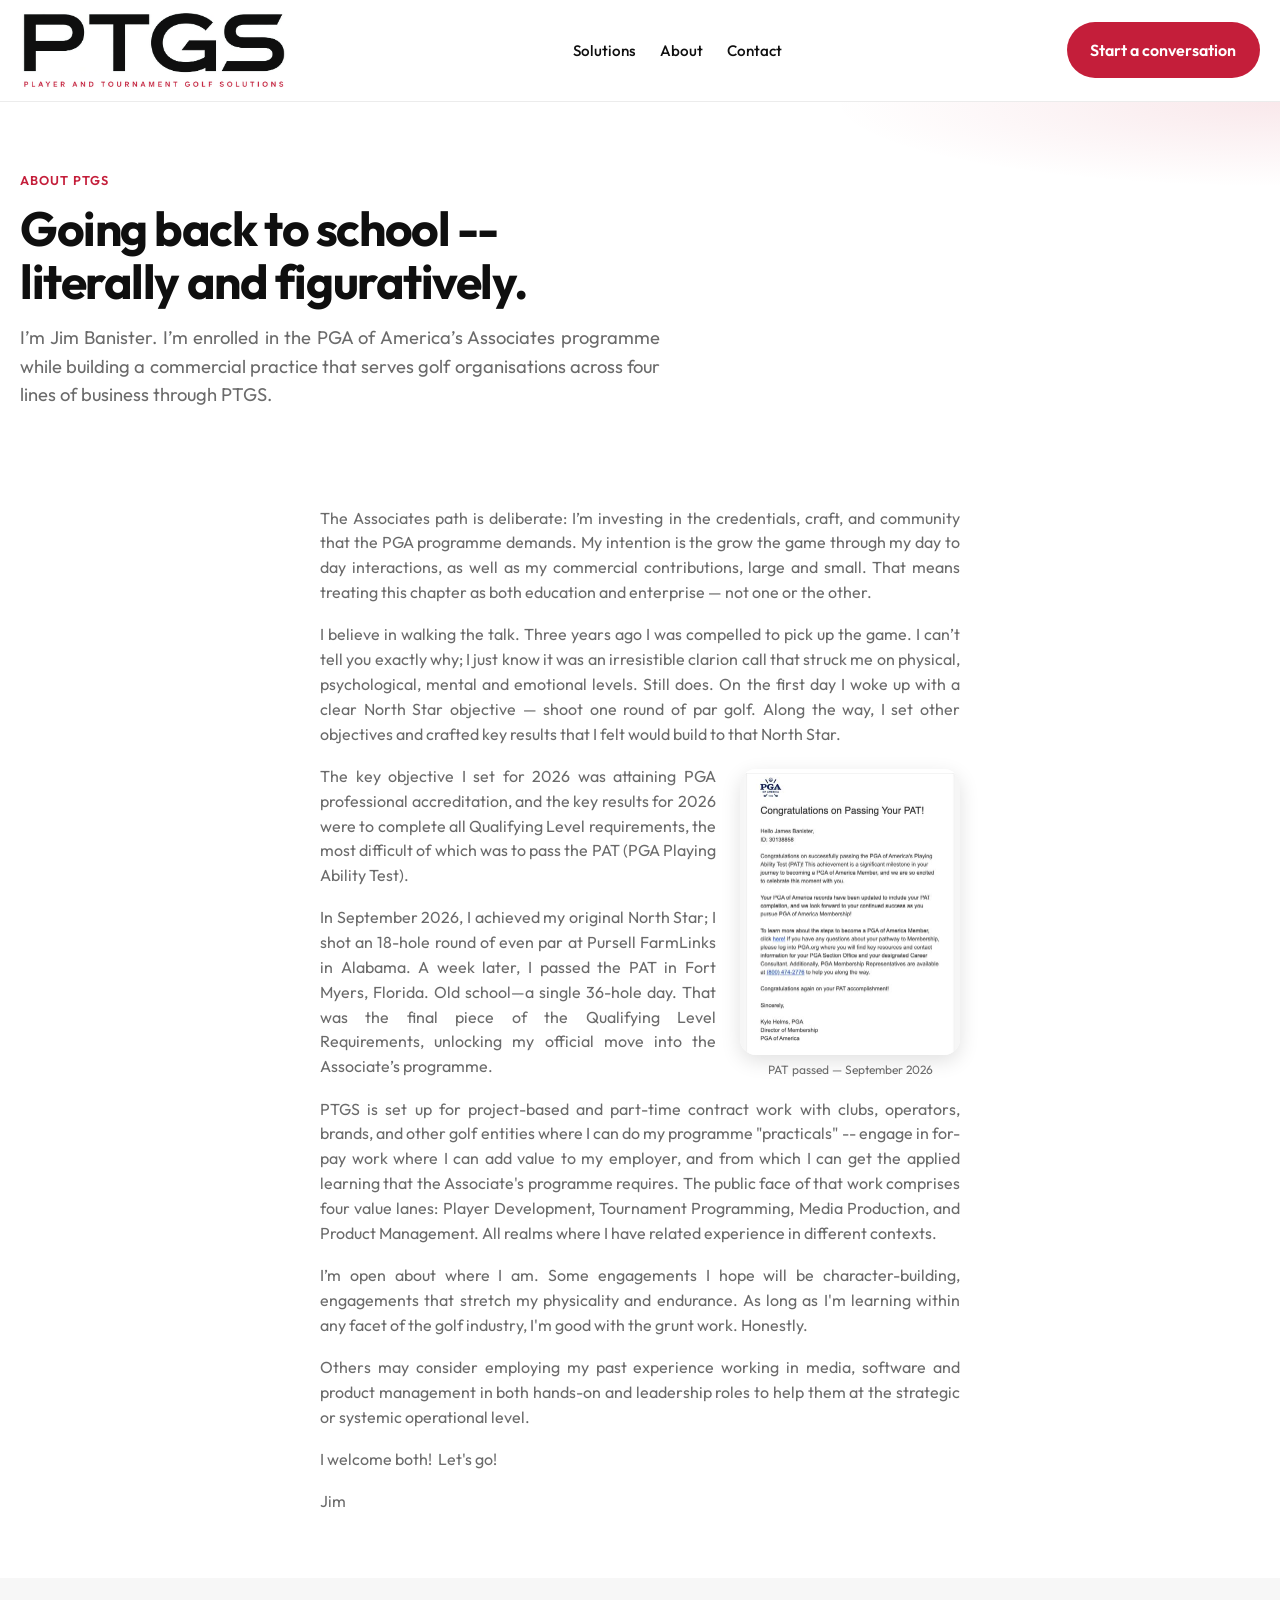
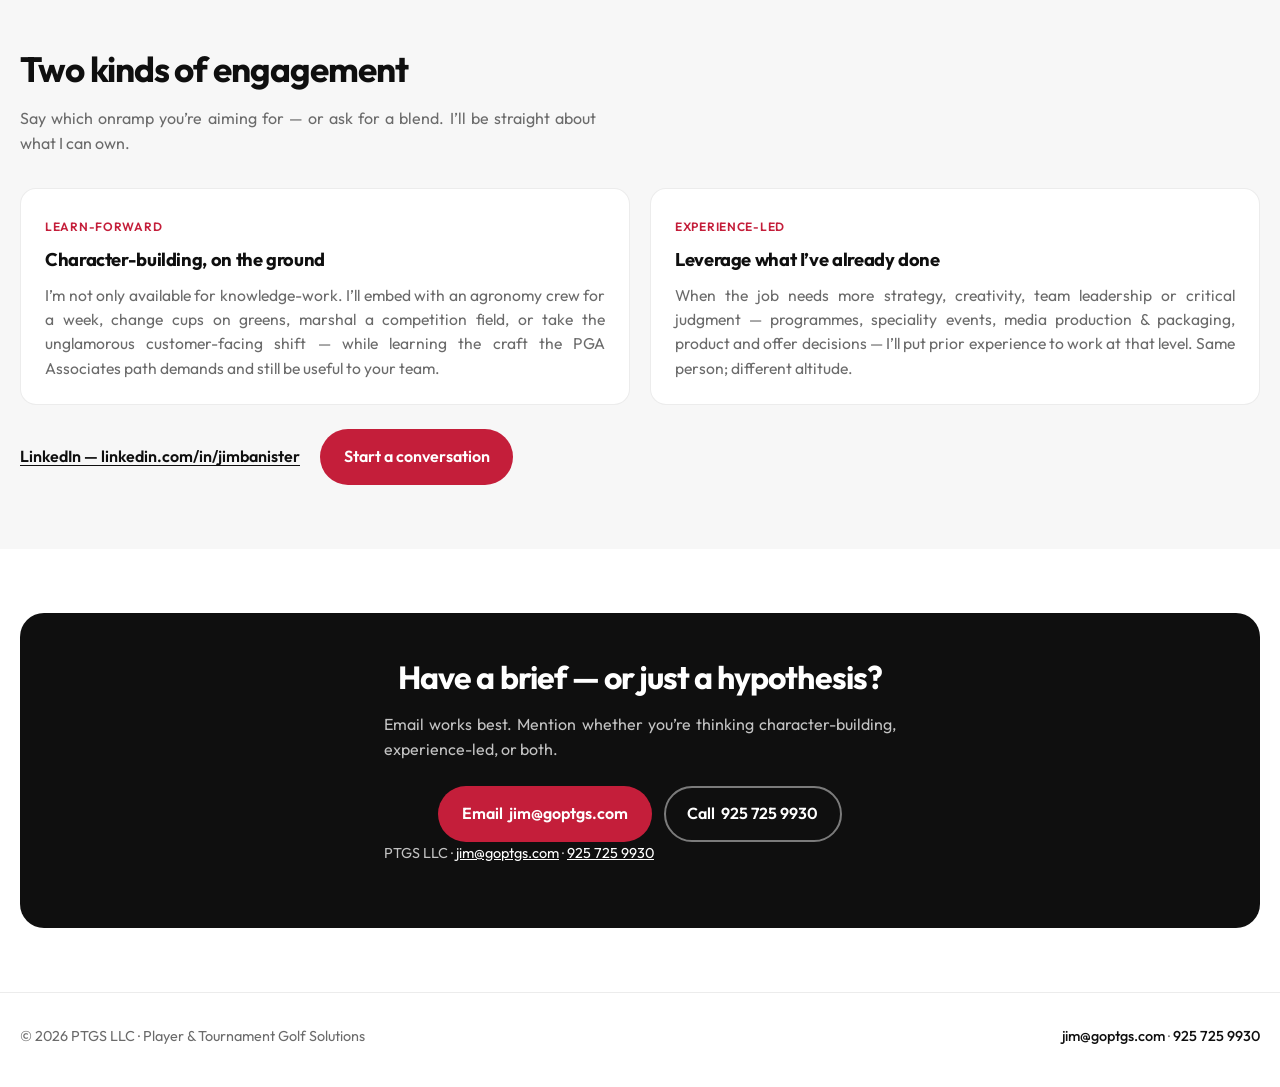
==== about.html @ 6619415c "About: PAT letter thumbnail floated right with lightbox" ====
<!DOCTYPE html>
<html lang="en-GB">
<head>
  <meta charset="utf-8" />
  <meta name="viewport" content="width=device-width, initial-scale=1" />
  <title>About — PTGS LLC</title>
  <meta name="description" content="Jim Banister — PGA Associate path and PTGS engagement types." />
  <link rel="preconnect" href="https://fonts.googleapis.com" />
  <link rel="preconnect" href="https://fonts.gstatic.com" crossorigin />
  <link href="https://fonts.googleapis.com/css2?family=Outfit:wght@400;500;600;700&display=swap" rel="stylesheet" />
  <link rel="stylesheet" href="css/styles.css?v=27" />
</head>
<body data-page="about">
  <header class="site-header">
    <div class="container nav">
      <a aria-label="PTGS home" class="logo" href="/">
        <img src="assets/ptgs-wordmark-nav.png?v=10" alt="PTGS — Player &amp; Tournament Golf Solutions">
      </a>
      <button class="menu-btn" type="button" aria-expanded="false" aria-controls="nav-menu" id="menu-btn">Menu</button>
      <ul class="nav-links" id="nav-menu">
        <li><a href="/#solutions">Solutions</a></li>
        <li><a aria-current="page" href="/about">About</a></li>
        <li><a href="/#contact">Contact</a></li>
      </ul>
      <a class="btn btn-primary nav-cta" data-mailto="" data-contact-open="" href="mailto:jim@goptgs.com?subject=PTGS%20enquiry">Start a conversation</a>
    </div>
  </header>

  <main>
    <section class="page-hero" data-editable="source" data-path="/about.html" data-key="about-1">
      <div class="container">
        <p class="eyebrow" data-copy="eyebrow">ABOUT PTGS</p>
        <h1 data-copy="headline">Going back to school -- literally and figuratively.</h1>
        <p class="lead" data-copy="lead" style="white-space: pre-wrap;">I’m Jim Banister. I’m enrolled in the PGA of America’s Associates programme while building a commercial practice that serves golf organisations across four lines of business through PTGS.</p>
      </div>
    </section>

    <section data-editable="source" data-path="/about.html" data-key="about-2">
      <div class="container prose" data-about-prose=""><p>The Associates path is deliberate: I’m investing in the credentials, craft, and community that the PGA programme demands. My intention is the grow the game through my day to day interactions, as well as my commercial contributions, large and small. That means treating this chapter as both education and enterprise — not one or the other.</p><p>I believe in walking the talk. Three years ago I was compelled to pick up the game.  I can’t tell you exactly why; I just know it was an irresistible clarion call that struck me on physical, psychological, mental and emotional levels.  Still does. On the first day I woke up with a clear North Star objective — shoot one round of par golf.  Along the way, I set other objectives and crafted key results that I felt would build to that North Star.&nbsp;</p><figure class="photo photo-float"><a class="photo-link" href="assets/pat-pass-letter.jpg" data-lightbox="" aria-label="Enlarge letter"><img src="assets/pat-pass-letter-sm.jpg" width="440" height="573" alt="PGA letter confirming Jim passed the Playing Ability Test" loading="lazy" decoding="async"></a><figcaption>PAT passed — September 2026</figcaption></figure><p>The key objective I set for 2026 was attaining PGA professional accreditation, and the key results for 2026 were to complete all Qualifying Level requirements, the most difficult of which was to pass the PAT (PGA Playing Ability Test).</p><p>In September 2026, I achieved my original North Star; I shot an 18-hole round of even par at Pursell FarmLinks in Alabama. A week later, I passed the PAT in Fort Myers, Florida.  Old school—a single 36-hole day. That was the final piece of the Qualifying Level Requirements, unlocking my official move into the Associate’s programme.</p><p>PTGS is set up for project-based and part-time contract work with clubs, operators, brands, and other golf entities where I can do my programme "practicals" -- engage in for-pay work where I can add value to my employer, and from which I can get the applied learning that the Associate's programme requires. The public face of that work comprises four value lanes: Player Development, Tournament Programming, Media Production, and Product Management. All realms where I have related experience in different contexts.</p><p>I’m open about where I am. Some engagements I hope will be character-building, engagements that stretch my physicality and endurance. As long as I'm learning within any facet of the golf industry, I'm good with the grunt work. Honestly.</p><p>Others may consider employing my past experience working in media, software and product management in both hands-on and leadership roles to help them at the strategic or systemic operational level.</p><p>I welcome both!&nbsp; Let's go!</p><p>Jim</p></div>
    </section>

    <section class="about-band" data-editable="source" data-path="/about.html" data-key="about-3">
      <div class="container">
        <div class="section-head">
          <h2 data-copy="dual-heading">Two kinds of engagement</h2>
          <p data-copy="dual-intro" style="white-space: pre-wrap;">Say which onramp you’re aiming for — or ask for a blend. I’ll be straight about what I can own.</p>
        </div>
        <div class="dual-grid">
          <article class="dual-card">
            <span class="tag">Learn-forward</span>
            <h3 data-copy="learn-title">Character-building, on the ground</h3>
            <p data-copy="learn-body" style="white-space: pre-wrap;">I’m not only available for knowledge-work. I’ll embed with an agronomy crew for a week, change cups on greens, marshal a competition field, or take the unglamorous customer-facing shift — while learning the craft the PGA Associates path demands and still be useful to your team.</p>
          </article>
          <article class="dual-card">
            <span class="tag">Experience-led</span>
            <h3 data-copy="exp-title">Leverage what I’ve already done</h3>
            <p data-copy="exp-body" style="white-space: pre-wrap;">When the job needs more strategy, creativity, team leadership or critical  judgment — programmes, speciality events, media production &amp; packaging, product and offer decisions — I’ll put prior experience to work at that level. Same person; different altitude.</p>
          </article>
        </div>
        <div class="link-row">
          <a class="ext" data-linkedin="" href="https://www.linkedin.com/in/jimbanister" target="_blank" rel="noopener noreferrer">LinkedIn — linkedin.com/in/jimbanister</a>
          <a class="btn btn-primary" data-mailto="" data-contact-open="" href="mailto:jim@goptgs.com?subject=PTGS%20enquiry">Start a conversation</a>
        </div>
      </div>
    </section>

    <section id="contact" data-editable="source" data-path="/about.html" data-key="about-4">
      <div class="container">
        <div class="cta-band">
          <h2 data-copy="contact-heading">Have a brief — or just a hypothesis?</h2>
          <p data-copy="contact-body" style="white-space: pre-wrap;">Email works best. Mention whether you’re thinking character-building, experience-led, or both.</p>
          <div class="btn-row">
            <a class="btn btn-primary" data-mailto="" href="mailto:jim@goptgs.com?subject=PTGS%20enquiry">Email <span data-email-text="">jim@goptgs.com</span></a>
            <a class="btn btn-secondary btn-on-dark" data-tel="" href="tel:+19257259930">Call <span data-phone-text="">925 725 9930</span></a>
          </div>
          <p class="cta-meta">PTGS LLC · <a data-mailto="" data-email-text="" href="mailto:jim@goptgs.com?subject=PTGS%20enquiry">jim@goptgs.com</a> · <a data-tel="" data-phone-text="" href="tel:+19257259930">925 725 9930</a></p>
        </div>
      </div>
    </section>
  </main>

  <footer class="site-footer">
    <div class="container footer-row">
      <span>© <span id="year">2026</span> PTGS LLC · Player &amp; Tournament Golf Solutions</span>
      <span>
        <a data-mailto="" data-email-text="" href="mailto:jim@goptgs.com?subject=PTGS%20enquiry">jim@goptgs.com</a>
        ·
        <a data-tel="" data-phone-text="" href="tel:+19257259930">925 725 9930</a>
      </span>
    </div>
  </footer>
  <div class="cmodal" id="contact-modal" hidden role="dialog" aria-modal="true" aria-labelledby="cmodal-title">
    <div class="cmodal-box">
      <button type="button" class="cmodal-close" data-contact-close aria-label="Close">&times;</button>
      <div data-contact-formwrap>
        <h2 id="cmodal-title">Start a conversation</h2>
        <p class="cmodal-intro">Tell me a little about what you need. I&rsquo;ll reply personally, usually within one working day.</p>
        <form name="contact" method="POST" action="/thanks.html" data-netlify="true" netlify-honeypot="bot-field" novalidate>
          <input type="hidden" name="form-name" value="contact" />
          <p class="cf-hp"><label>Leave this empty: <input name="bot-field" tabindex="-1" autocomplete="off" /></label></p>
          <label>Name <span class="req">*</span><input type="text" name="name" required autocomplete="name" /></label>
          <label>Company<input type="text" name="company" autocomplete="organization" /></label>
          <label>Email <span class="req">*</span><input type="email" name="email" required autocomplete="email" /></label>
          <label>Phone<input type="tel" name="phone" autocomplete="tel" /></label>
          <label>Your challenge or need <span class="req">*</span><textarea name="description" rows="5" required></textarea></label>
          <p class="cf-error" data-contact-error hidden></p>
          <button type="submit" class="btn btn-primary">Send</button>
        </form>
      </div>
      <div data-contact-done hidden>
        <h2>Thank you</h2>
        <p>Your message has been sent. I&rsquo;ll be in touch shortly.</p>
        <button type="button" class="btn btn-primary" data-contact-close>Close</button>
      </div>
    </div>
  </div>

  <script src="js/site.js?v=25"></script>
</body>
</html>
---- css/styles.css ----
/* Draft styling — branding not locked */
:root {
  --black: #0F0F0F;
  --red: #C41E3A;
  --ball: #FFBEBE;
  --white: #FFFFFF;
  --green: #1B4D3E;
  --navy: #0A2540;
  --muted: #6b6b6b;
  --surface: #f7f7f7;
  --max: 1240px;
  --font: "Outfit", system-ui, -apple-system, sans-serif;
}

*, *::before, *::after { box-sizing: border-box; }
html { scroll-behavior: smooth; }
body {
  margin: 0;
  font-family: var(--font);
  color: var(--black);
  background: var(--white);
  line-height: 1.55;
  -webkit-font-smoothing: antialiased;
}
img { max-width: 100%; height: auto; display: block; }
a { color: inherit; }
.container { width: min(100% - 2.5rem, var(--max)); margin-inline: auto; }

/* Header */
.site-header {
  position: sticky;
  top: 0;
  z-index: 20;
  background: rgba(255,255,255,0.92);
  backdrop-filter: blur(10px);
  border-bottom: 1px solid rgba(15,15,15,0.08);
}
.nav {
  display: flex;
  align-items: center;
  justify-content: space-between;
  gap: 1rem;
  padding: 0.65rem 0;
}
.logo { flex-shrink: 0; }
.logo img {
  /* Pure crop of designer wordmark — height sized so PTGS letters ~64px */
  height: 80px;
  width: auto;
  max-width: min(420px, 55vw);
  object-fit: contain;
}
@media (max-width: 719px) {
  .logo img { height: 58px; max-width: 62vw; }
}
.nav-links {
  display: flex;
  gap: 1.5rem;
  list-style: none;
  margin: 0;
  padding: 0;
  font-size: 0.95rem;
  font-weight: 500;
}
.nav-links a { text-decoration: none; }
.nav-links a:hover { color: var(--red); }
.nav-cta { display: none; }
.menu-btn {
  display: none;
  background: none;
  border: 1px solid rgba(15,15,15,0.2);
  border-radius: 8px;
  padding: 0.45rem 0.7rem;
  font: inherit;
  cursor: pointer;
}

/* Buttons */
.btn {
  display: inline-flex;
  align-items: center;
  justify-content: center;
  gap: 0.4rem;
  padding: 0.85rem 1.35rem;
  border-radius: 999px;
  font-weight: 600;
  text-decoration: none;
  border: 2px solid transparent;
  transition: background 0.15s, color 0.15s, border-color 0.15s;
}
.btn-primary { background: var(--red); color: var(--white); }
.btn-primary:hover { background: #a81830; }
.btn-secondary {
  background: transparent;
  color: var(--black);
  border-color: rgba(15,15,15,0.25);
}
.btn-secondary:hover { border-color: var(--black); }
.btn-on-dark.btn-secondary {
  color: var(--white);
  border-color: rgba(255,255,255,0.45);
}
.btn-on-dark.btn-secondary:hover { border-color: var(--white); }
.btn-row { display: flex; flex-wrap: wrap; gap: 0.75rem; }

/* Hero */
.hero {
  padding: 5.75rem 0 2rem;
  background:
    radial-gradient(ellipse 80% 60% at 90% -10%, rgba(196,30,58,0.12), transparent 55%),
    var(--white);
}
.hero-grid {
  display: grid;
  gap: 2.5rem;
  align-items: start;
}
.eyebrow {
  display: inline-block;
  font-size: 0.8rem;
  font-weight: 600;
  letter-spacing: 0.08em;
  text-transform: uppercase;
  color: var(--red);
  margin-bottom: 0.75rem;
}
.eyebrow:empty { display: none; margin: 0; }
.hero h1 {
  font-size: clamp(1.76rem, 4vw, 2.72rem);
  line-height: 1.08;
  letter-spacing: -0.03em;
  margin: 0 0 1rem;
  font-weight: 700;
}
.hero-lead {
  font-size: 1.15rem;
  color: var(--muted);
  max-width: 36rem;
  margin: 0 0 1.75rem;
}
.hero-aside {
  background: var(--black);
  color: var(--white);
  border-radius: 1.25rem;
  padding: 1.75rem;
}
.hero-aside h2 {
  margin: 0 0 0.75rem;
  font-size: 1.15rem;
  letter-spacing: -0.02em;
}
.hero-aside p { margin: 0 0 1.25rem; color: rgba(255,255,255,0.78); font-size: 0.95rem; }
.hero-aside .contact-line { margin: 0.35rem 0; font-size: 0.95rem; }
.hero-aside a { color: var(--white); text-decoration: underline; text-underline-offset: 3px; }

/* Sections */
section { padding: 4rem 0; }
.section-head {
  max-width: 36rem;
  margin-bottom: 2rem;
}
.section-head h2 {
  margin: 0 0 0.6rem;
  font-size: clamp(1.7rem, 3vw, 2.2rem);
  letter-spacing: -0.03em;
}
.section-head p { margin: 0; color: var(--muted); }

/* Value lanes (class names still say plank) */
.planks { background: var(--surface); padding-top: 2.75rem; }
.plank-grid {
  display: grid;
  gap: 1.25rem;
  grid-template-columns: 1fr;
}
.plank {
  background: var(--white);
  border: 1px solid rgba(15,15,15,0.08);
  border-radius: 1rem;
  padding: 1.35rem 1.15rem;
  display: grid;
  grid-template-rows: auto auto auto auto;
  gap: 0.85rem;
  align-content: start;
  justify-items: stretch;
  text-align: left;
}
.plank > .plank-icon { justify-self: center; }
.plank > h3 { text-align: center; }
.plank-icon {
  width: 120px;
  height: 120px;
  margin-inline: auto; /* centre over column */
  border-radius: 0;
  background: transparent;
  display: grid;
  place-items: center;
  justify-self: center;
}
.plank-icon img {
  width: 120px;
  height: 120px;
  object-fit: contain;
  object-position: center;
  display: block;
}
.plank h3 { margin: 0; font-size: 1.15rem; letter-spacing: -0.02em; }
.plank p { margin: 0; color: var(--muted); font-size: 0.98rem; }

/* Approach */
.approach-list {
  display: grid;
  gap: 1rem;
  margin: 0;
  padding: 0;
  list-style: none;
}
.approach-list li {
  display: grid;
  grid-template-columns: auto 1fr;
  gap: 1rem;
  align-items: start;
  padding: 1.1rem 1.25rem;
  border: 1px solid rgba(15,15,15,0.08);
  border-radius: 0.9rem;
}
.step {
  font-weight: 700;
  color: var(--red);
  font-size: 0.85rem;
  letter-spacing: 0.04em;
}
.approach-list strong { display: block; margin-bottom: 0.2rem; }
.approach-list span { color: var(--muted); font-size: 0.95rem; }

/* CTA band */
.cta-band {
  background: var(--black);
  color: var(--white);
  border-radius: 1.5rem;
  padding: 2.5rem 1.75rem;
  text-align: center;
}
.cta-band h2 {
  margin: 0 0 0.6rem;
  font-size: clamp(1.6rem, 3vw, 2rem);
  letter-spacing: -0.03em;
}
.cta-band p { margin: 0 auto 1.5rem; max-width: 32rem; color: rgba(255,255,255,0.75); }
.cta-band .btn-row { justify-content: center; }
.cta-meta {
  margin-top: 1.25rem;
  font-size: 0.9rem;
  color: rgba(255,255,255,0.65);
}
.cta-meta a { color: var(--white); }

/* Footer */
.site-footer {
  padding: 2rem 0 2.5rem;
  border-top: 1px solid rgba(15,15,15,0.08);
  font-size: 0.9rem;
  color: var(--muted);
}
.footer-row {
  display: flex;
  flex-wrap: wrap;
  gap: 0.75rem 1.5rem;
  justify-content: space-between;
  align-items: center;
}
.footer-row a { color: var(--black); text-decoration: none; font-weight: 500; }
.footer-row a:hover { color: var(--red); }

@media (min-width: 720px) {
  .hero-grid { grid-template-columns: 1.4fr 0.9fr; }
  .plank-grid { grid-template-columns: 1fr 1fr; }
  .nav-cta { display: inline-flex; }
}
@media (min-width: 960px) {
  /* Shared rows so Learn-Forward / Experience-Led line up across cards */
  .plank-grid {
    grid-template-columns: repeat(4, minmax(0, 1fr));
    grid-template-rows: auto auto auto auto auto;
    column-gap: 1rem;
    row-gap: 0.75rem;

    align-items: stretch;
  }
  .plank {
    grid-template-rows: subgrid;
    grid-row: span 5;
    gap: 0;
    /* vertical rhythm comes from parent row-gap; keep card padding */
  }
  .plank-ex {
    display: grid;
    grid-template-rows: subgrid;
    grid-row: span 2;
    gap: 0;
    height: auto;
  }
}
@media (max-width: 719px) {
  .menu-btn { display: inline-flex; }
  .nav-links {
    display: none;
    position: absolute;
    left: 1.25rem;
    right: 1.25rem;
    top: 100%;
    flex-direction: column;
    gap: 0;
    background: var(--white);
    border: 1px solid rgba(15,15,15,0.1);
    border-radius: 0.75rem;
    padding: 0.5rem;
    box-shadow: 0 12px 30px rgba(0,0,0,0.08);
  }
  .nav-links.open { display: flex; }
  .nav-links a { padding: 0.75rem 0.85rem; border-radius: 0.5rem; }
  .nav-links a:hover { background: var(--surface); }
  .site-header { position: relative; }
}

/* About page */
.page-hero {
  padding: 3.5rem 0 2rem;
  background:
    radial-gradient(ellipse 70% 50% at 100% 0%, rgba(196,30,58,0.1), transparent 50%),
    var(--white);
}
.page-hero h1 {
  font-size: clamp(2rem, 4.5vw, 3rem);
  line-height: 1.1;
  letter-spacing: -0.03em;
  margin: 0 0 1rem;
  max-width: 18ch;
}
.page-hero .lead {
  font-size: 1.15rem;
  color: var(--muted);
  max-width: 40rem;
  margin: 0;
}
.prose {
  max-width: 40rem;
}
.prose p { margin: 0 0 1.1rem; color: var(--muted); }
.prose p:last-child { margin-bottom: 0; }
.prose strong { color: var(--black); font-weight: 600; }
.dual-grid {
  display: grid;
  gap: 1.25rem;
  grid-template-columns: 1fr;
}
.dual-card {
  border: 1px solid rgba(15,15,15,0.08);
  border-radius: 1rem;
  padding: 1.5rem;
  background: var(--white);
}
.dual-card h3 {
  margin: 0 0 0.5rem;
  font-size: 1.15rem;
  letter-spacing: -0.02em;
}
.dual-card p { margin: 0; color: var(--muted); font-size: 0.98rem; }
.dual-card .tag {
  display: inline-block;
  font-size: 0.75rem;
  font-weight: 600;
  letter-spacing: 0.06em;
  text-transform: uppercase;
  color: var(--red);
  margin-bottom: 0.6rem;
}
.about-band { background: var(--surface); }
.link-row {
  display: flex;
  flex-wrap: wrap;
  gap: 0.75rem 1.25rem;
  align-items: center;
  margin-top: 1.5rem;
}
.link-row a.ext {
  font-weight: 600;
  color: var(--black);
  text-decoration: underline;
  text-underline-offset: 3px;
}
.link-row a.ext:hover { color: var(--red); }
@media (min-width: 720px) {
  .dual-grid { grid-template-columns: 1fr 1fr; }
}


.plank-blurb { margin: 0 0 1.1rem; color: var(--muted); font-size: 0.95rem; }
.plank-ex {
  margin: 0;
  padding: 0;
  list-style: none;
  display: grid;
  gap: 0.75rem;
  font-size: 0.88rem;
}
.plank-ex li {
  display: grid;
  gap: 0.2rem;
  align-content: start;
}
.plank-ex li:first-child {
  padding-top: 1.15rem;
}
.plank-ex .lane {
  font-weight: 600;
  font-size: 0.72rem;
  letter-spacing: 0.05em;
  text-transform: uppercase;
  color: var(--red);
  white-space: nowrap;
}
.plank-ex .lane.exp { color: var(--navy); }
.plank-ex span.ex { color: var(--muted); }

/* space before Learn-Forward (subgrid-safe: margin on blurb, not padding on list) */
@media (min-width: 960px) {
  .plank-blurb { margin-bottom: 1.25rem; }
}


/* In-page copy edit mode (?edit=1) */
.edit-bar {
  position: sticky;
  bottom: 0;
  z-index: 50;
  background: rgba(15,15,15,0.94);
  color: #fff;
  padding: 0.75rem 1rem;
  border-top: 1px solid rgba(255,255,255,0.12);
}
.edit-bar-inner {
  width: min(100% - 0rem, 1100px);
  margin-inline: auto;
  display: flex;
  flex-wrap: wrap;
  gap: 0.65rem 1rem;
  align-items: center;
}
.edit-bar .edit-hint { color: rgba(255,255,255,0.7); font-size: 0.9rem; flex: 1 1 220px; }
.edit-bar code { color: #ffbebe; }
.edit-status { font-size: 0.9rem; color: rgba(255,255,255,0.8); }
.edit-status[data-kind="ok"] { color: #8dffb0; }
.edit-status[data-kind="err"] { color: #ff8d8d; }
.edit-bar .btn { padding: 0.55rem 1rem; font-size: 0.9rem; }
html.edit-mode .is-editable {
  outline: 1px dashed rgba(196,30,58,0.55);
  outline-offset: 3px;
  border-radius: 4px;
  cursor: text;
}
html.edit-mode .is-editable:focus {
  outline: 2px solid var(--red);
  background: rgba(196,30,58,0.06);
}


/* Rotating S-word in home headline */
.s-rotate {
  color: var(--red);
  display: inline;
}
.s-rotate .s-word {
  display: inline-block;
  transition: opacity 0.18s ease, transform 0.18s ease;
}
.s-rotate .s-word.is-out {
  opacity: 0;
  transform: translateY(0.25em);
}

/* Multiline copy (lanes intro, leads, etc.) */
[data-copy="lanes-intro"],
[data-copy="lead"],
[data-copy="aside-body"],
[data-copy="approach-intro"],
[data-copy="contact-body"],
[data-copy="dual-intro"],
[data-copy="learn-body"],
[data-copy="exp-body"] {
  white-space: pre-wrap;
}


/* Justified body copy — trial */
.hero-lead,
.section-head p,
.hero-aside p,
.plank-blurb,
.plank-ex span.ex,
.approach-list span,
.page-hero .lead,
.prose p,
.dual-card p,
.cta-band p,
[data-copy="lanes-intro"],
[data-copy="lead"],
[data-copy="aside-body"],
[data-copy="approach-intro"],
[data-copy="contact-body"],
[data-copy="learn-body"],
[data-copy="exp-body"],
[data-copy="dual-intro"] {
  text-align: justify;
  text-justify: inter-word;
  hyphens: auto;
}


/* Contact modal */
.cmodal{position:fixed;inset:0;z-index:1000;display:flex;align-items:center;justify-content:center;padding:1rem;background:rgba(15,15,15,.7)}
.cmodal[hidden]{display:none}
.cmodal-box{position:relative;width:min(100%,560px);max-height:calc(100vh - 2rem);overflow:auto;background:var(--white);border-top:6px solid var(--red);border-radius:10px;padding:2rem;box-shadow:0 20px 60px rgba(0,0,0,.35)}
.cmodal-box h2{margin:0 0 .5rem}
.cmodal-intro{color:var(--muted);margin:0 0 1.25rem}
.cmodal-close{position:absolute;top:.6rem;right:.8rem;border:0;background:none;font-size:1.8rem;line-height:1;cursor:pointer;color:var(--black)}
.cmodal form label{display:block;font-weight:500;margin-bottom:.9rem}
.cmodal input,.cmodal textarea{display:block;width:100%;box-sizing:border-box;margin-top:.3rem;padding:.65rem .75rem;font:inherit;border:1px solid #ccc;border-radius:6px}
.cmodal input:focus,.cmodal textarea:focus{outline:2px solid var(--red);border-color:var(--red)}
.cmodal .req{color:var(--red)}
.cmodal .invalid{border-color:var(--red);background:#fff5f5}
.cf-hp{position:absolute;left:-9999px}
.cf-error{color:var(--red);font-weight:500}
body.cmodal-open{overflow:hidden}

/* In-page photos + lightbox */
.lanes-top { display: grid; gap: 1.5rem; margin-bottom: 2rem; align-items: start; }
.lanes-top .section-head { margin-bottom: 0; }
.photo { margin: 0; width: 100%; }
.photo-link { display: block; border-radius: 1rem; overflow: hidden; cursor: zoom-in; box-shadow: 0 6px 20px rgba(0,0,0,0.12); }
.photo img { display: block; width: 100%; height: auto; aspect-ratio: 709 / 996; object-fit: cover; transition: transform .25s; }
.photo-link:hover img { transform: scale(1.03); }
.photo figcaption { margin-top: 0.4rem; font-size: 0.75rem; line-height: 1.25; color: var(--muted); text-align: center; }
@media (min-width: 720px) {
  .lanes-top { grid-template-columns: 1.4fr 0.9fr; gap: 2.5rem; }
}
.lightbox { position: fixed; inset: 0; z-index: 1000; background: rgba(0,0,0,0.88); display: flex; flex-direction: column; align-items: center; justify-content: center; padding: 1.5rem; cursor: zoom-out; }
.lightbox[hidden] { display: none; }
.lightbox img { max-width: 100%; max-height: calc(100vh - 6rem); border-radius: 0.75rem; }
.lightbox p { color: #fff; margin: 0.9rem 0 0; text-align: center; font-size: 0.95rem; }
.lightbox button { position: absolute; top: 1rem; right: 1rem; background: none; border: 0; color: #fff; font-size: 2rem; line-height: 1; cursor: pointer; }

.photo-float { float: right; width: 38%; max-width: 220px; margin: 0.3rem 0 1rem 1.5rem; }
.photo-float img { aspect-ratio: 440 / 573; }
.prose::after { content: ""; display: block; clear: both; }
@media (max-width: 480px) { .photo-float { width: 42%; margin-left: 1rem; } }
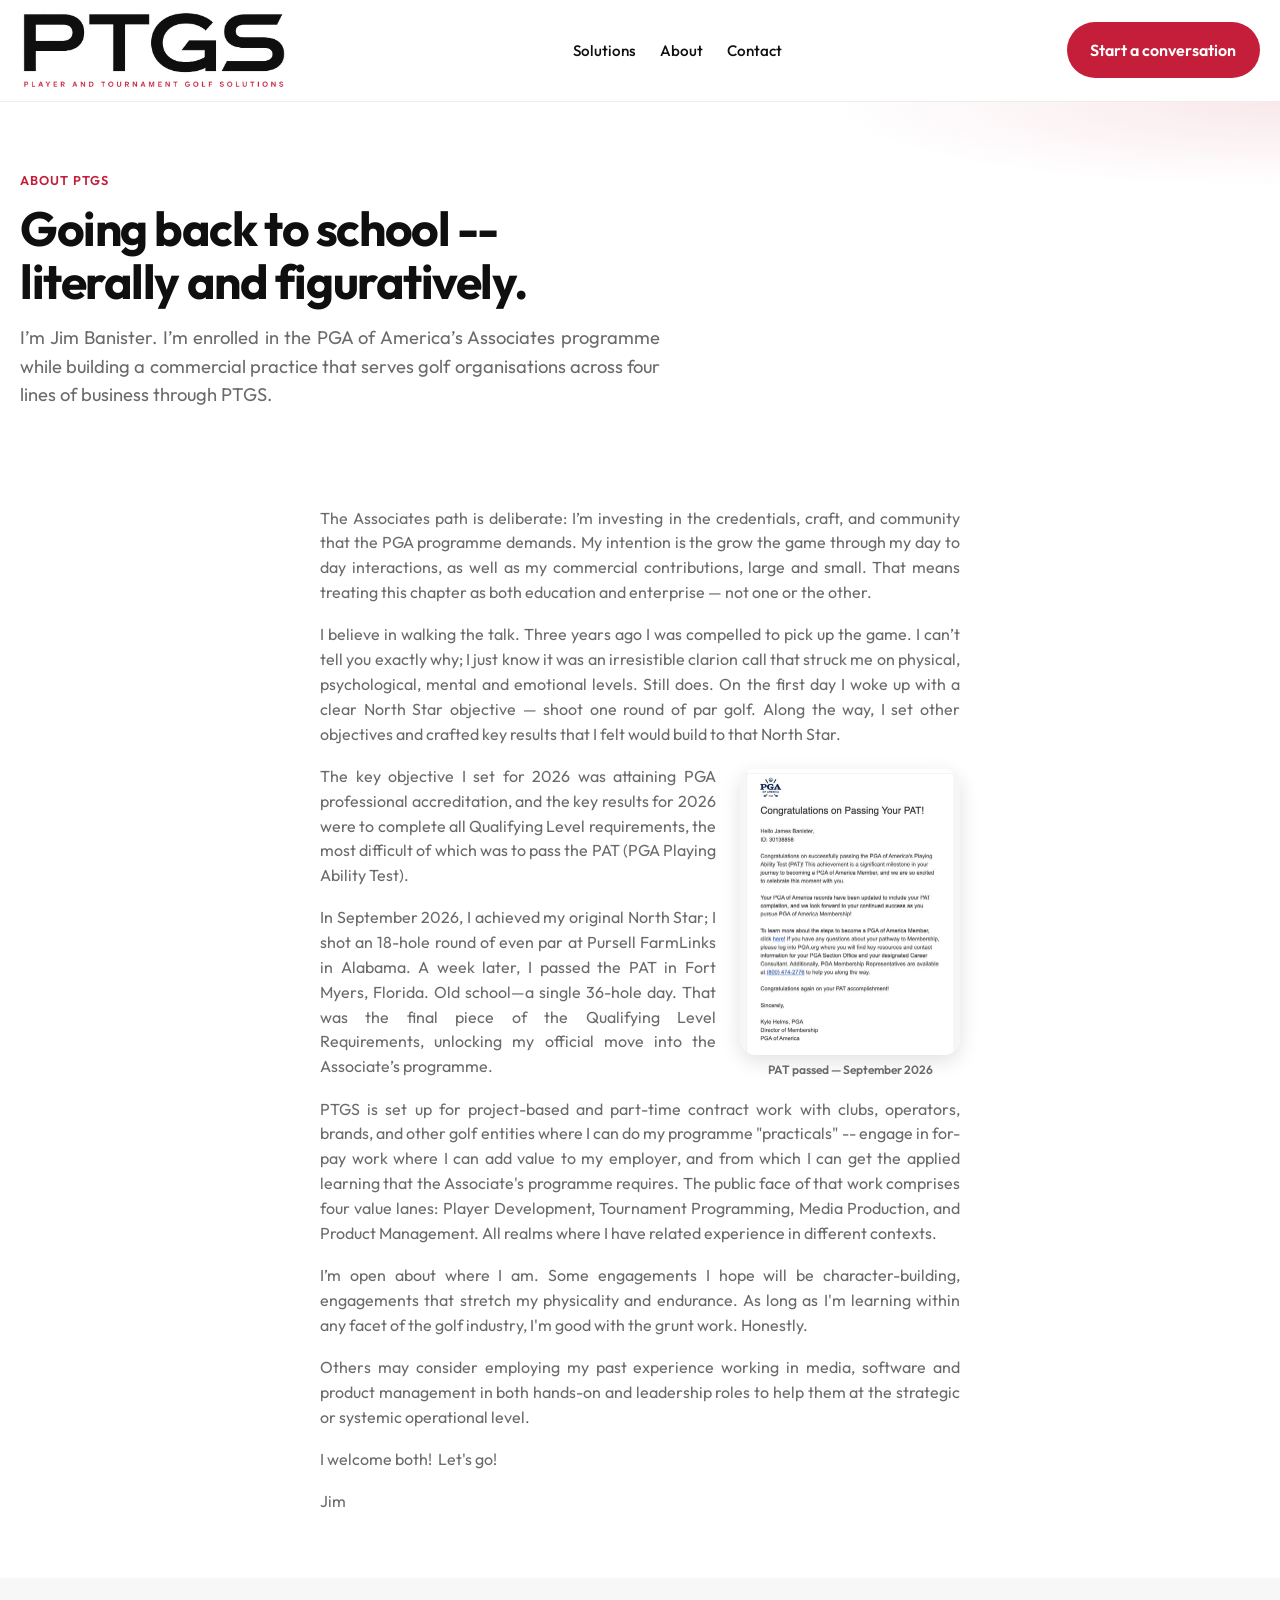
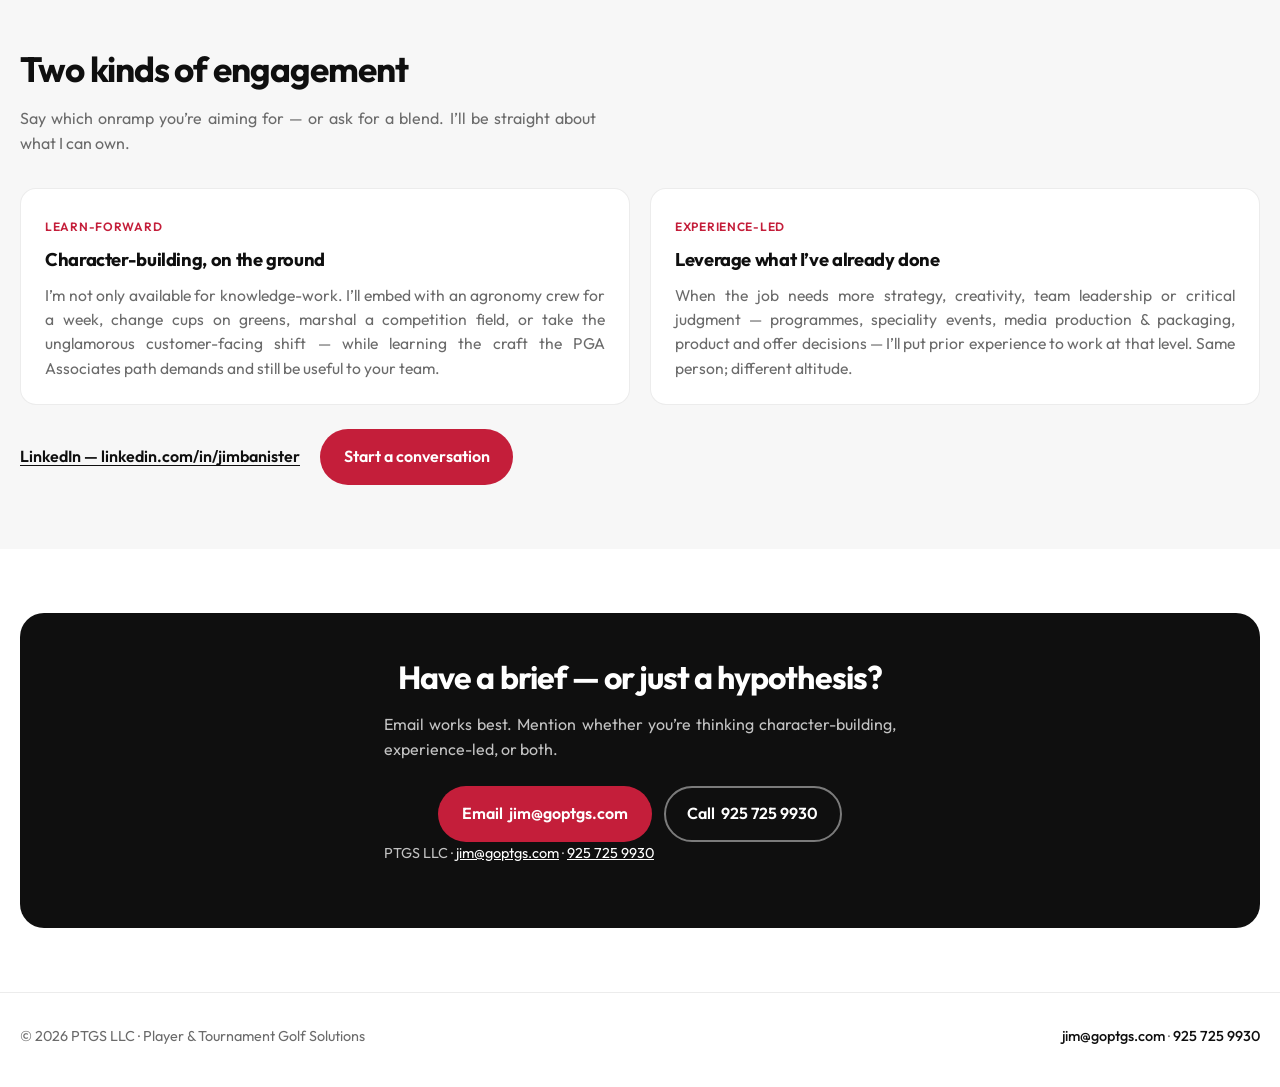
==== commit d7329ce2: "Home: scale putt photo to fit beside lanes intro, centred; bolder caption" ====
--- a/about.html
+++ b/about.html
@@ -8,7 +8,7 @@
   <link rel="preconnect" href="https://fonts.googleapis.com" />
   <link rel="preconnect" href="https://fonts.gstatic.com" crossorigin />
   <link href="https://fonts.googleapis.com/css2?family=Outfit:wght@400;500;600;700&display=swap" rel="stylesheet" />
-  <link rel="stylesheet" href="css/styles.css?v=27" />
+  <link rel="stylesheet" href="css/styles.css?v=30" />
 </head>
 <body data-page="about">
   <header class="site-header">
@@ -115,6 +115,6 @@
     </div>
   </div>
 
-  <script src="js/site.js?v=25"></script>
+  <script src="js/site.js?v=30"></script>
 </body>
 </html>
--- a/css/styles.css
+++ b/css/styles.css
@@ -554,3 +554,15 @@
 .photo-float img { aspect-ratio: 440 / 573; }
 .prose::after { content: ""; display: block; clear: both; }
 @media (max-width: 480px) { .photo-float { width: 42%; margin-left: 1rem; } }
+
+/* Hero: buttons + putt photo share row 2 so their tops align */
+.hero-grid { grid-template-areas: "main" "btns" "aside"; row-gap: 1.5rem; }
+.hero-main { grid-area: main; } .hero-btns { grid-area: btns; } .hero-aside { grid-area: aside; } 
+.hero-main .hero-lead { margin-bottom: 0; }
+.hero-btns { align-self: start; }
+@media (min-width: 720px) {
+  .hero-grid { grid-template-areas: "main aside" "btns ."; }
+}
+.lanes-photo { position: relative; z-index: 2; }
+.lanes-photo { justify-self: center; max-width: 100%; }
+.photo figcaption { font-weight: 600; }
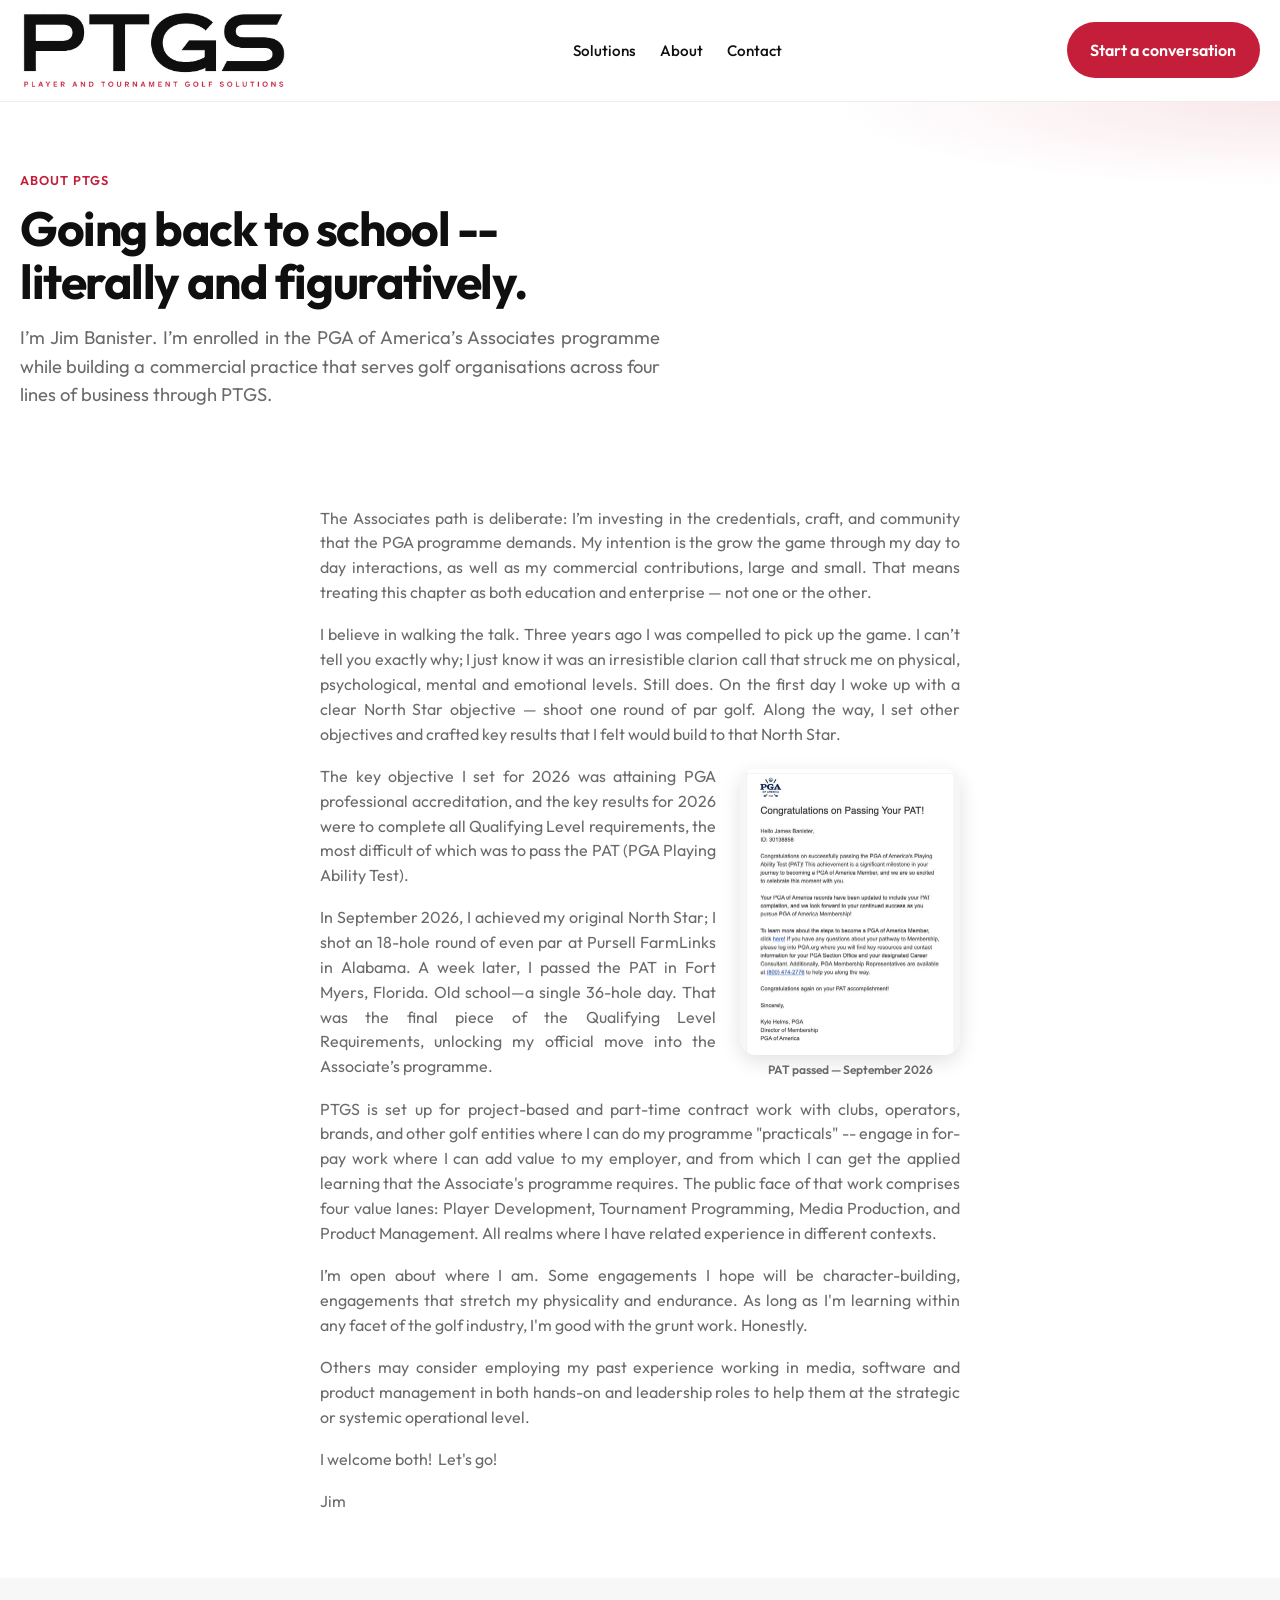
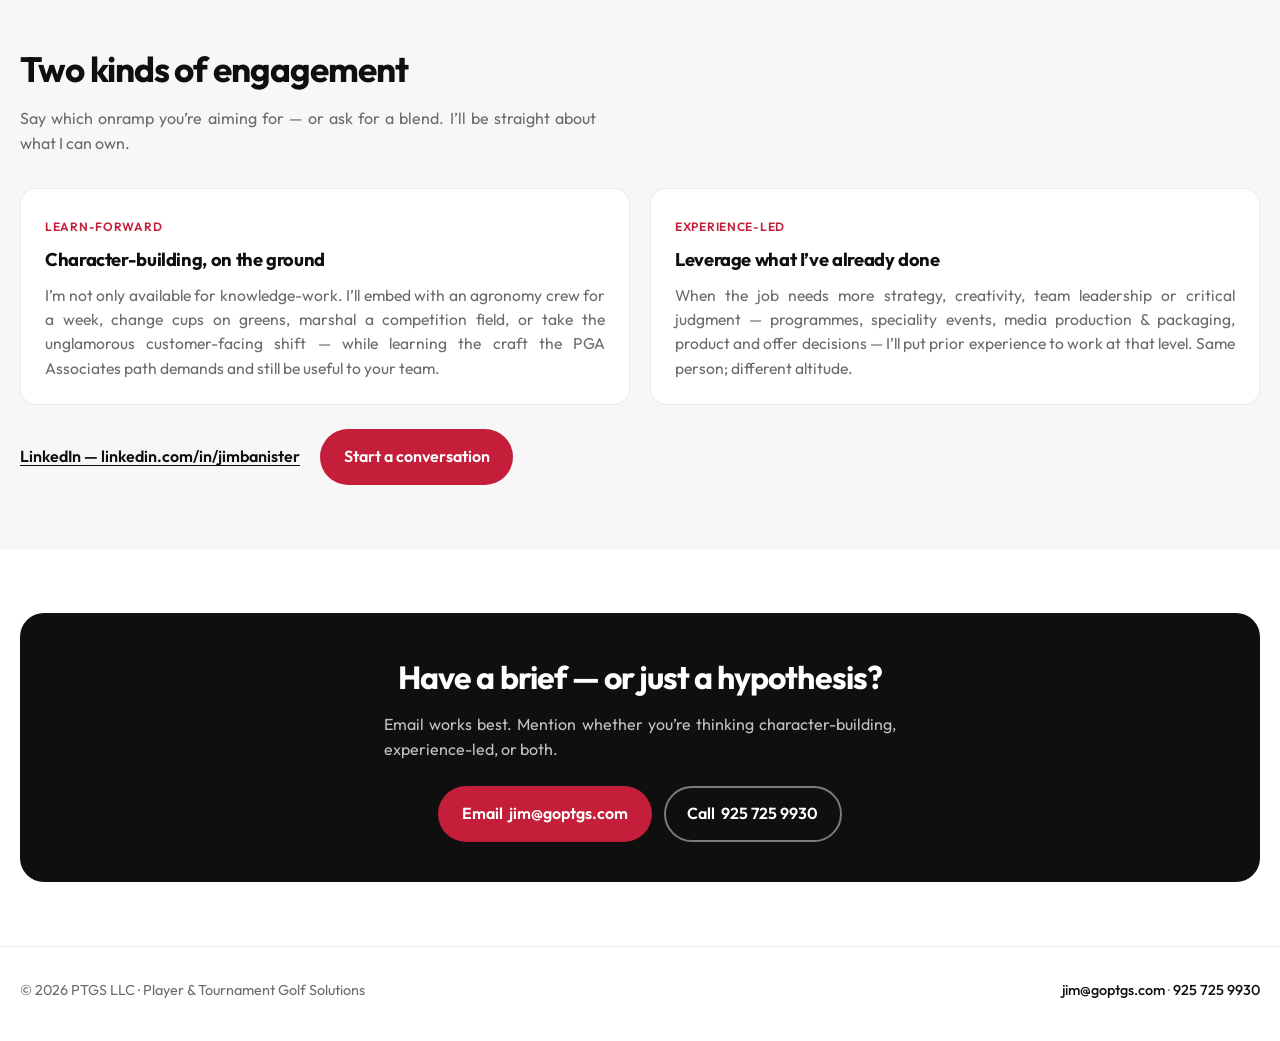
==== commit 142ba588: "Remove PTGS LLC contact line from bottom CTA box" ====
--- a/about.html
+++ b/about.html
@@ -73,7 +73,6 @@
             <a class="btn btn-primary" data-mailto="" href="mailto:jim@goptgs.com?subject=PTGS%20enquiry">Email <span data-email-text="">jim@goptgs.com</span></a>
             <a class="btn btn-secondary btn-on-dark" data-tel="" href="tel:+19257259930">Call <span data-phone-text="">925 725 9930</span></a>
           </div>
-          <p class="cta-meta">PTGS LLC · <a data-mailto="" data-email-text="" href="mailto:jim@goptgs.com?subject=PTGS%20enquiry">jim@goptgs.com</a> · <a data-tel="" data-phone-text="" href="tel:+19257259930">925 725 9930</a></p>
         </div>
       </div>
     </section>
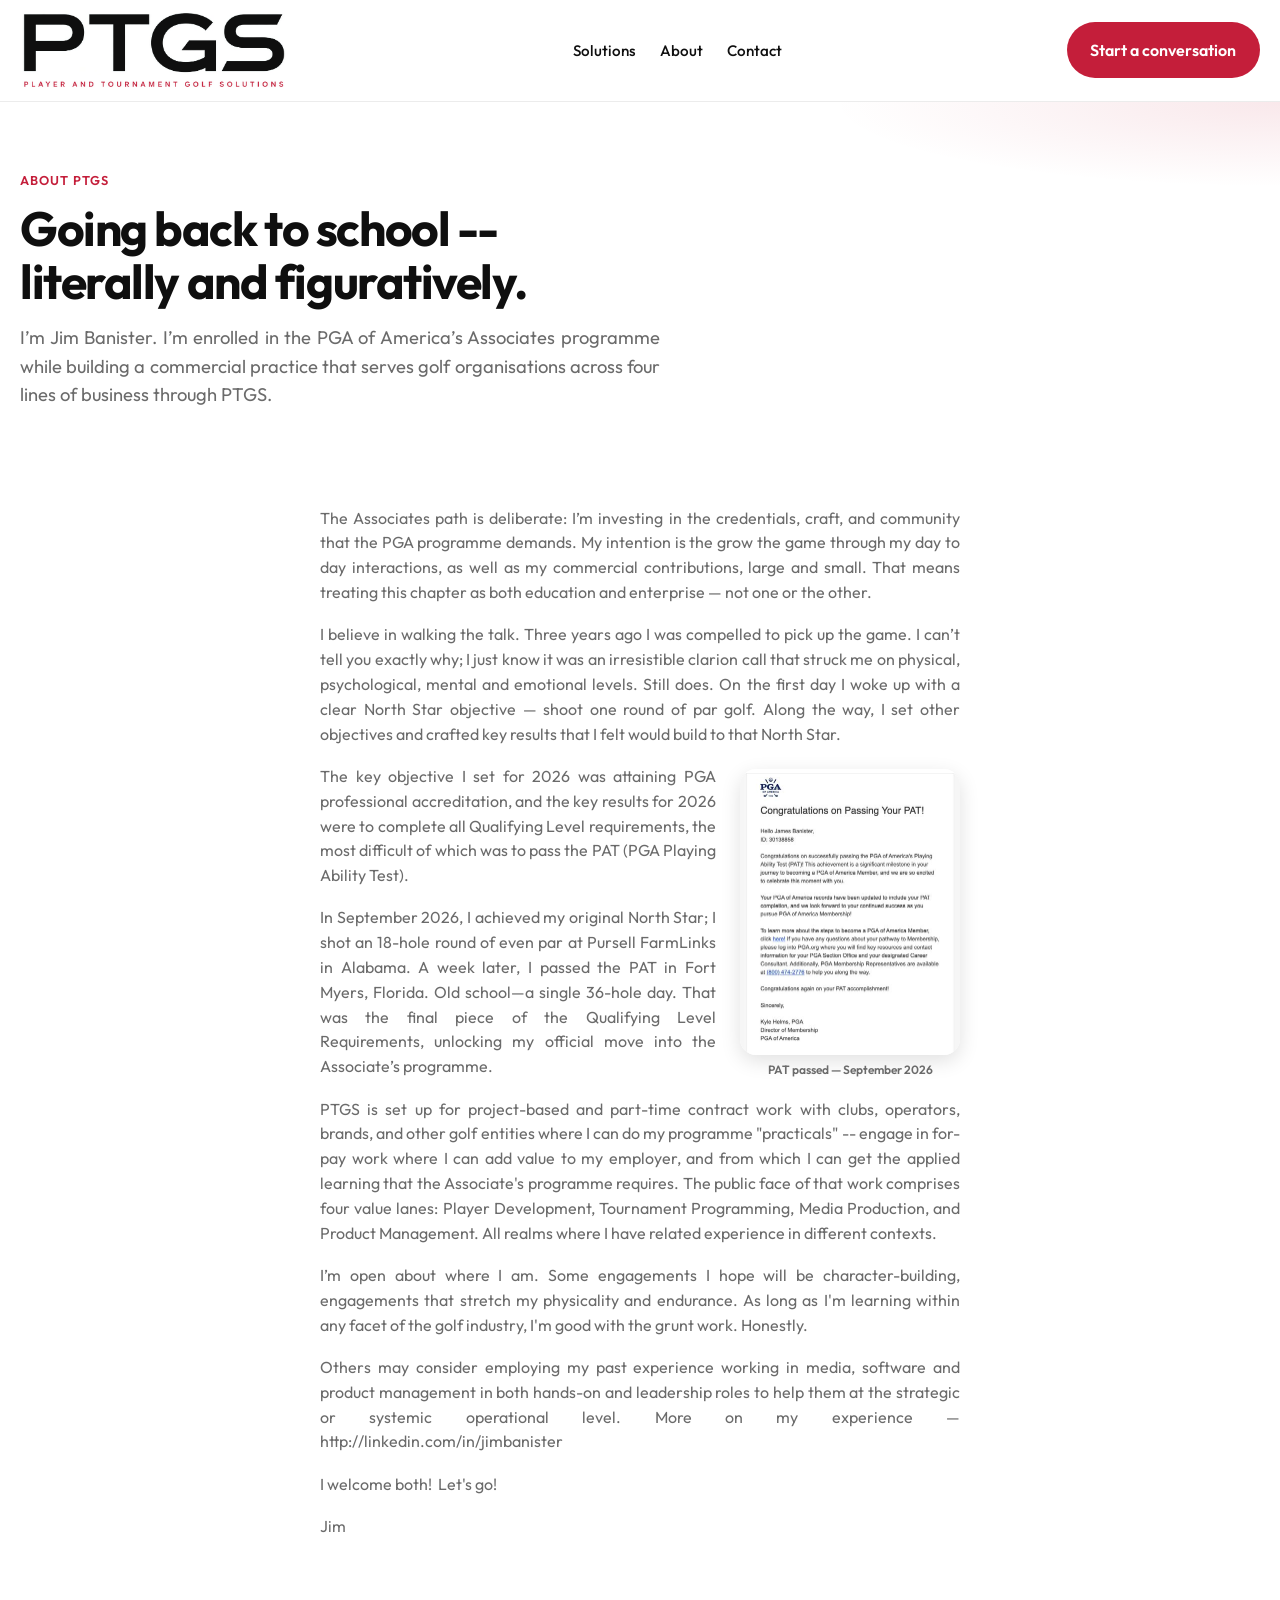
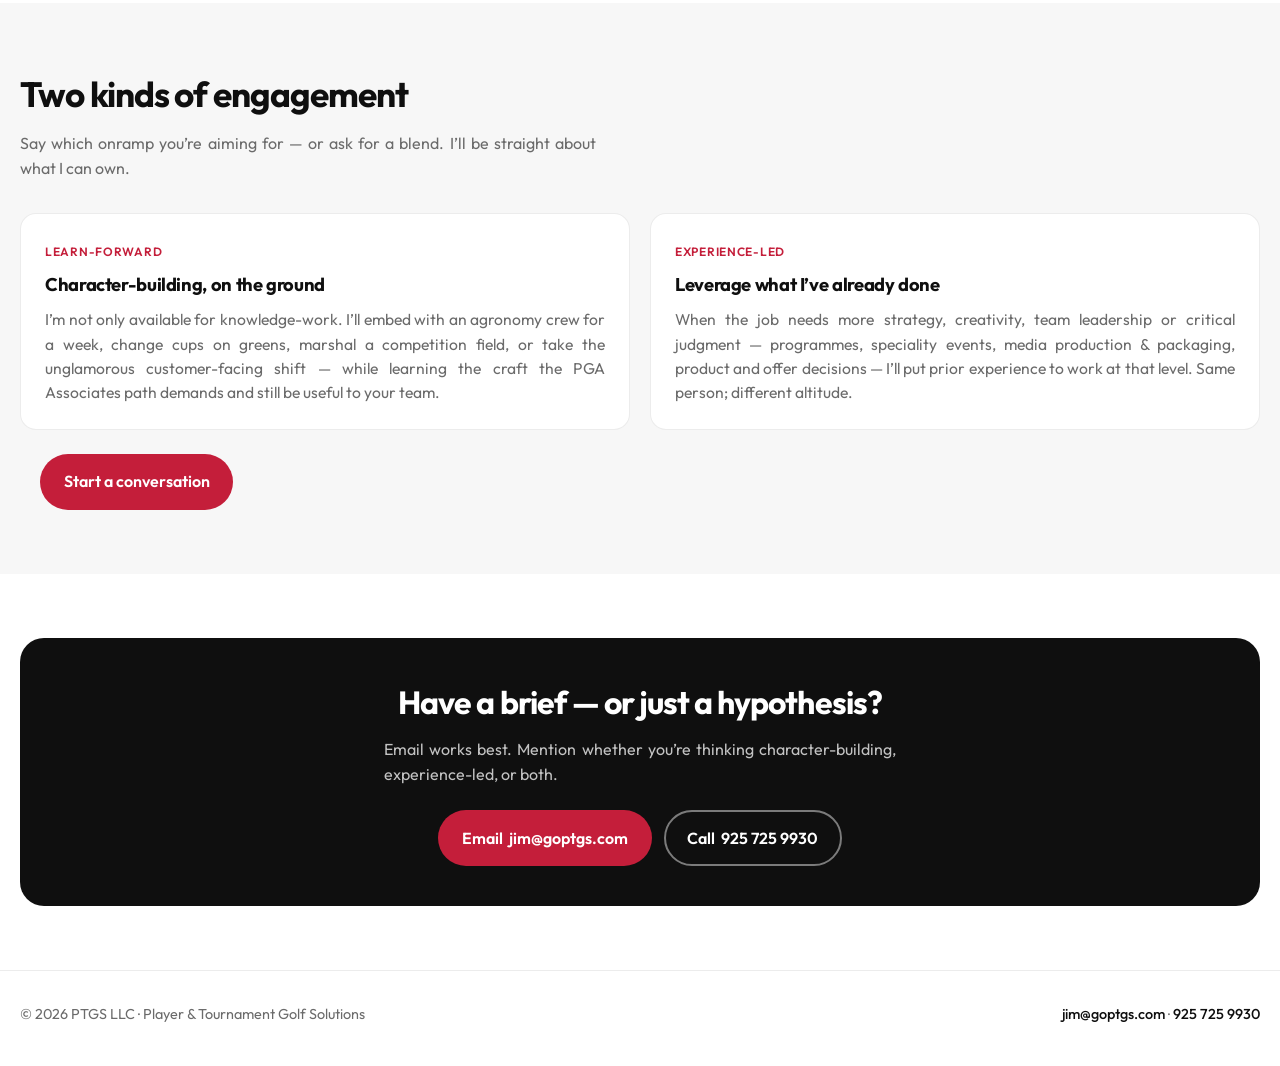
==== commit dc282fc2: "Edit about.html via visual editor" ====
--- a/about.html
+++ b/about.html
@@ -8,7 +8,7 @@
   <link rel="preconnect" href="https://fonts.googleapis.com" />
   <link rel="preconnect" href="https://fonts.gstatic.com" crossorigin />
   <link href="https://fonts.googleapis.com/css2?family=Outfit:wght@400;500;600;700&display=swap" rel="stylesheet" />
-  <link rel="stylesheet" href="css/styles.css?v=30" />
+  <link rel="stylesheet" href="css/styles.css?v=31" />
 </head>
 <body data-page="about">
   <header class="site-header">
@@ -36,7 +36,7 @@
     </section>
 
     <section data-editable="source" data-path="/about.html" data-key="about-2">
-      <div class="container prose" data-about-prose=""><p>The Associates path is deliberate: I’m investing in the credentials, craft, and community that the PGA programme demands. My intention is the grow the game through my day to day interactions, as well as my commercial contributions, large and small. That means treating this chapter as both education and enterprise — not one or the other.</p><p>I believe in walking the talk. Three years ago I was compelled to pick up the game.  I can’t tell you exactly why; I just know it was an irresistible clarion call that struck me on physical, psychological, mental and emotional levels.  Still does. On the first day I woke up with a clear North Star objective — shoot one round of par golf.  Along the way, I set other objectives and crafted key results that I felt would build to that North Star.&nbsp;</p><figure class="photo photo-float"><a class="photo-link" href="assets/pat-pass-letter.jpg" data-lightbox="" aria-label="Enlarge letter"><img src="assets/pat-pass-letter-sm.jpg" width="440" height="573" alt="PGA letter confirming Jim passed the Playing Ability Test" loading="lazy" decoding="async"></a><figcaption>PAT passed — September 2026</figcaption></figure><p>The key objective I set for 2026 was attaining PGA professional accreditation, and the key results for 2026 were to complete all Qualifying Level requirements, the most difficult of which was to pass the PAT (PGA Playing Ability Test).</p><p>In September 2026, I achieved my original North Star; I shot an 18-hole round of even par at Pursell FarmLinks in Alabama. A week later, I passed the PAT in Fort Myers, Florida.  Old school—a single 36-hole day. That was the final piece of the Qualifying Level Requirements, unlocking my official move into the Associate’s programme.</p><p>PTGS is set up for project-based and part-time contract work with clubs, operators, brands, and other golf entities where I can do my programme "practicals" -- engage in for-pay work where I can add value to my employer, and from which I can get the applied learning that the Associate's programme requires. The public face of that work comprises four value lanes: Player Development, Tournament Programming, Media Production, and Product Management. All realms where I have related experience in different contexts.</p><p>I’m open about where I am. Some engagements I hope will be character-building, engagements that stretch my physicality and endurance. As long as I'm learning within any facet of the golf industry, I'm good with the grunt work. Honestly.</p><p>Others may consider employing my past experience working in media, software and product management in both hands-on and leadership roles to help them at the strategic or systemic operational level.</p><p>I welcome both!&nbsp; Let's go!</p><p>Jim</p></div>
+      <div class="container prose" data-about-prose=""><p>The Associates path is deliberate: I’m investing in the credentials, craft, and community that the PGA programme demands. My intention is the grow the game through my day to day interactions, as well as my commercial contributions, large and small. That means treating this chapter as both education and enterprise — not one or the other.</p><p>I believe in walking the talk. Three years ago I was compelled to pick up the game.  I can’t tell you exactly why; I just know it was an irresistible clarion call that struck me on physical, psychological, mental and emotional levels.  Still does. On the first day I woke up with a clear North Star objective — shoot one round of par golf.  Along the way, I set other objectives and crafted key results that I felt would build to that North Star.&nbsp;</p><figure class="photo photo-float"><a class="photo-link" href="assets/pat-pass-letter.jpg" data-lightbox="" aria-label="Enlarge letter"><img src="assets/pat-pass-letter-sm.jpg" width="440" height="573" alt="PGA letter confirming Jim passed the Playing Ability Test" loading="lazy" decoding="async"></a><figcaption>PAT passed — September 2026</figcaption></figure><p>The key objective I set for 2026 was attaining PGA professional accreditation, and the key results for 2026 were to complete all Qualifying Level requirements, the most difficult of which was to pass the PAT (PGA Playing Ability Test).</p><p>In September 2026, I achieved my original North Star; I shot an 18-hole round of even par at Pursell FarmLinks in Alabama. A week later, I passed the PAT in Fort Myers, Florida.  Old school—a single 36-hole day. That was the final piece of the Qualifying Level Requirements, unlocking my official move into the Associate’s programme.</p><p>PTGS is set up for project-based and part-time contract work with clubs, operators, brands, and other golf entities where I can do my programme "practicals" -- engage in for-pay work where I can add value to my employer, and from which I can get the applied learning that the Associate's programme requires. The public face of that work comprises four value lanes: Player Development, Tournament Programming, Media Production, and Product Management. All realms where I have related experience in different contexts.</p><p>I’m open about where I am. Some engagements I hope will be character-building, engagements that stretch my physicality and endurance. As long as I'm learning within any facet of the golf industry, I'm good with the grunt work. Honestly.</p><p>Others may consider employing my past experience working in media, software and product management in both hands-on and leadership roles to help them at the strategic or systemic operational level. More on my experience — http://linkedin.com/in/jimbanister</p><p>I welcome both!&nbsp; Let's go!</p><p>Jim</p></div>
     </section>
 
     <section class="about-band" data-editable="source" data-path="/about.html" data-key="about-3">
@@ -57,8 +57,7 @@
             <p data-copy="exp-body" style="white-space: pre-wrap;">When the job needs more strategy, creativity, team leadership or critical  judgment — programmes, speciality events, media production &amp; packaging, product and offer decisions — I’ll put prior experience to work at that level. Same person; different altitude.</p>
           </article>
         </div>
-        <div class="link-row">
-          <a class="ext" data-linkedin="" href="https://www.linkedin.com/in/jimbanister" target="_blank" rel="noopener noreferrer">LinkedIn — linkedin.com/in/jimbanister</a>
+        <div class="link-row"><br>
           <a class="btn btn-primary" data-mailto="" data-contact-open="" href="mailto:jim@goptgs.com?subject=PTGS%20enquiry">Start a conversation</a>
         </div>
       </div>
--- a/css/styles.css
+++ b/css/styles.css
@@ -566,3 +566,7 @@
 .lanes-photo { position: relative; z-index: 2; }
 .lanes-photo { justify-self: center; max-width: 100%; }
 .photo figcaption { font-weight: 600; }
+
+/* Tighter gap: value lanes -> How Experience-Led works */
+.planks { padding-bottom: 1.5rem; }
+#approach { padding-top: 1.8rem; }
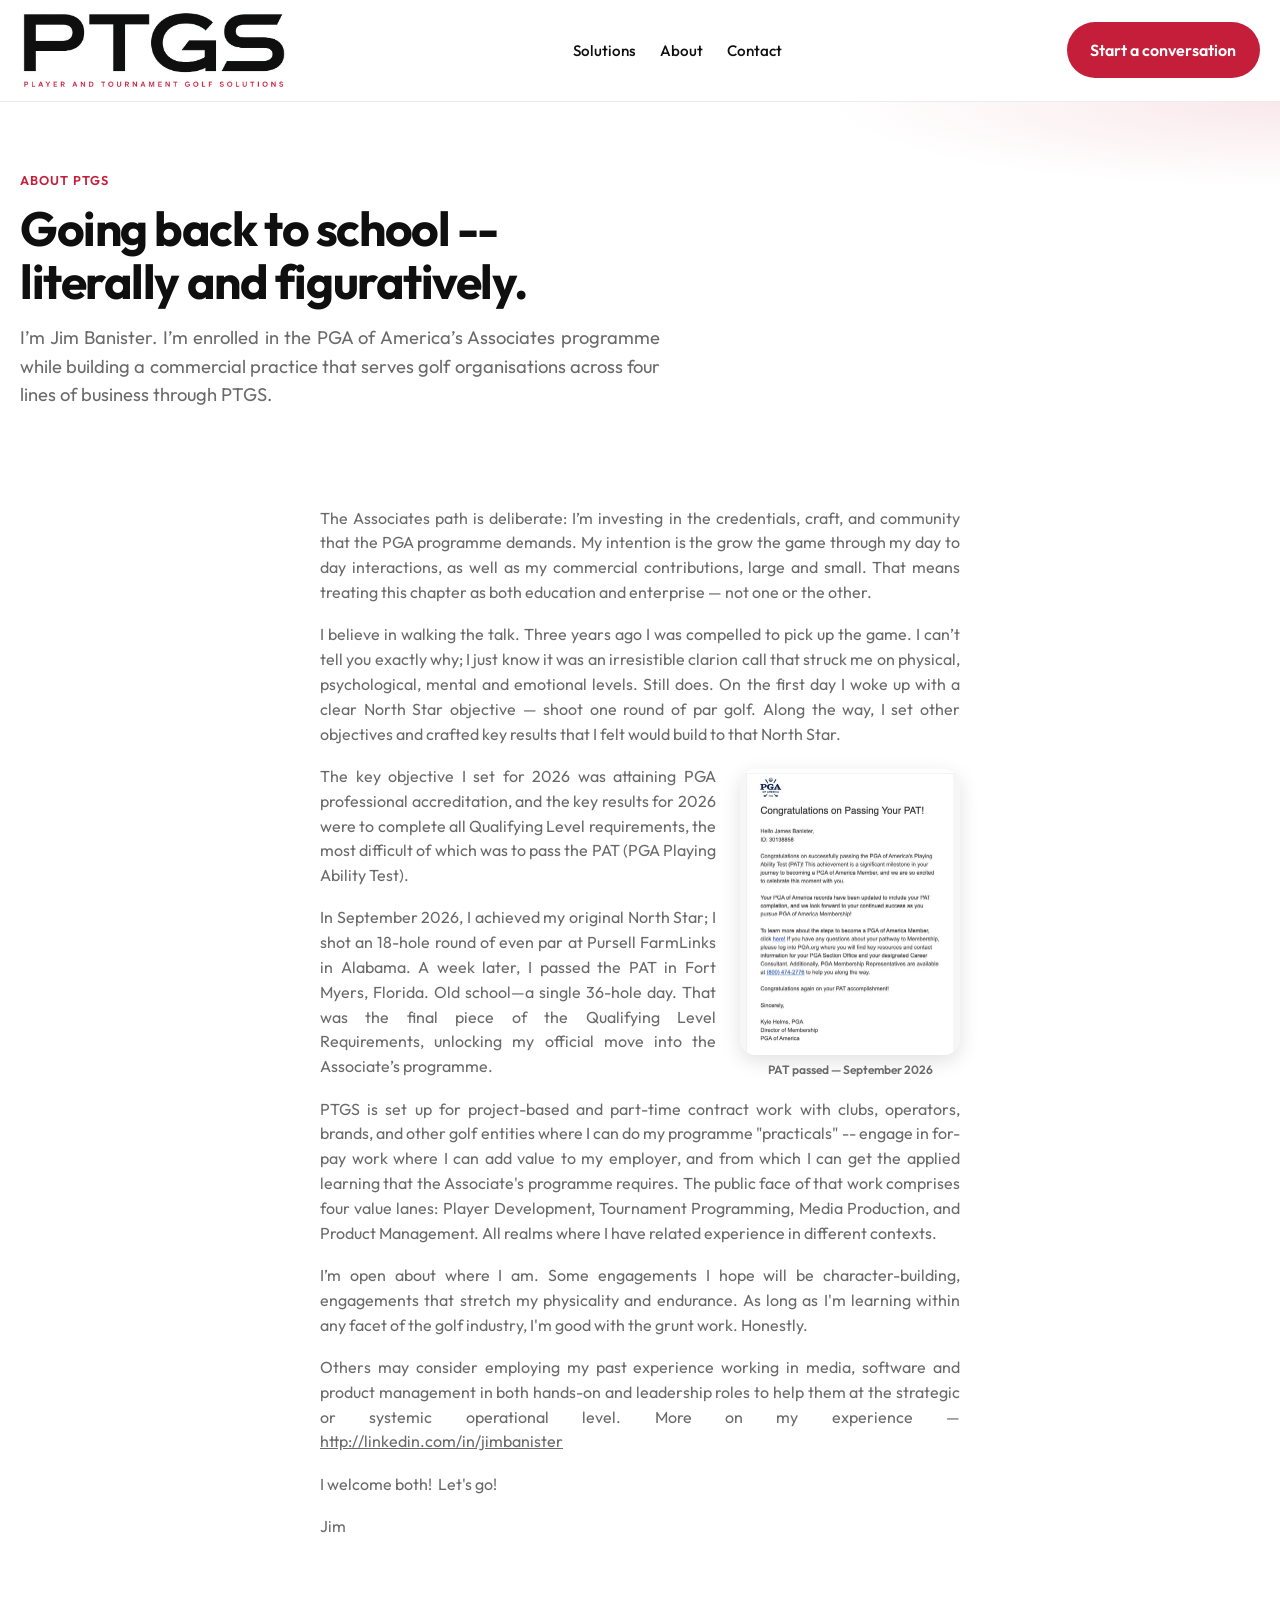
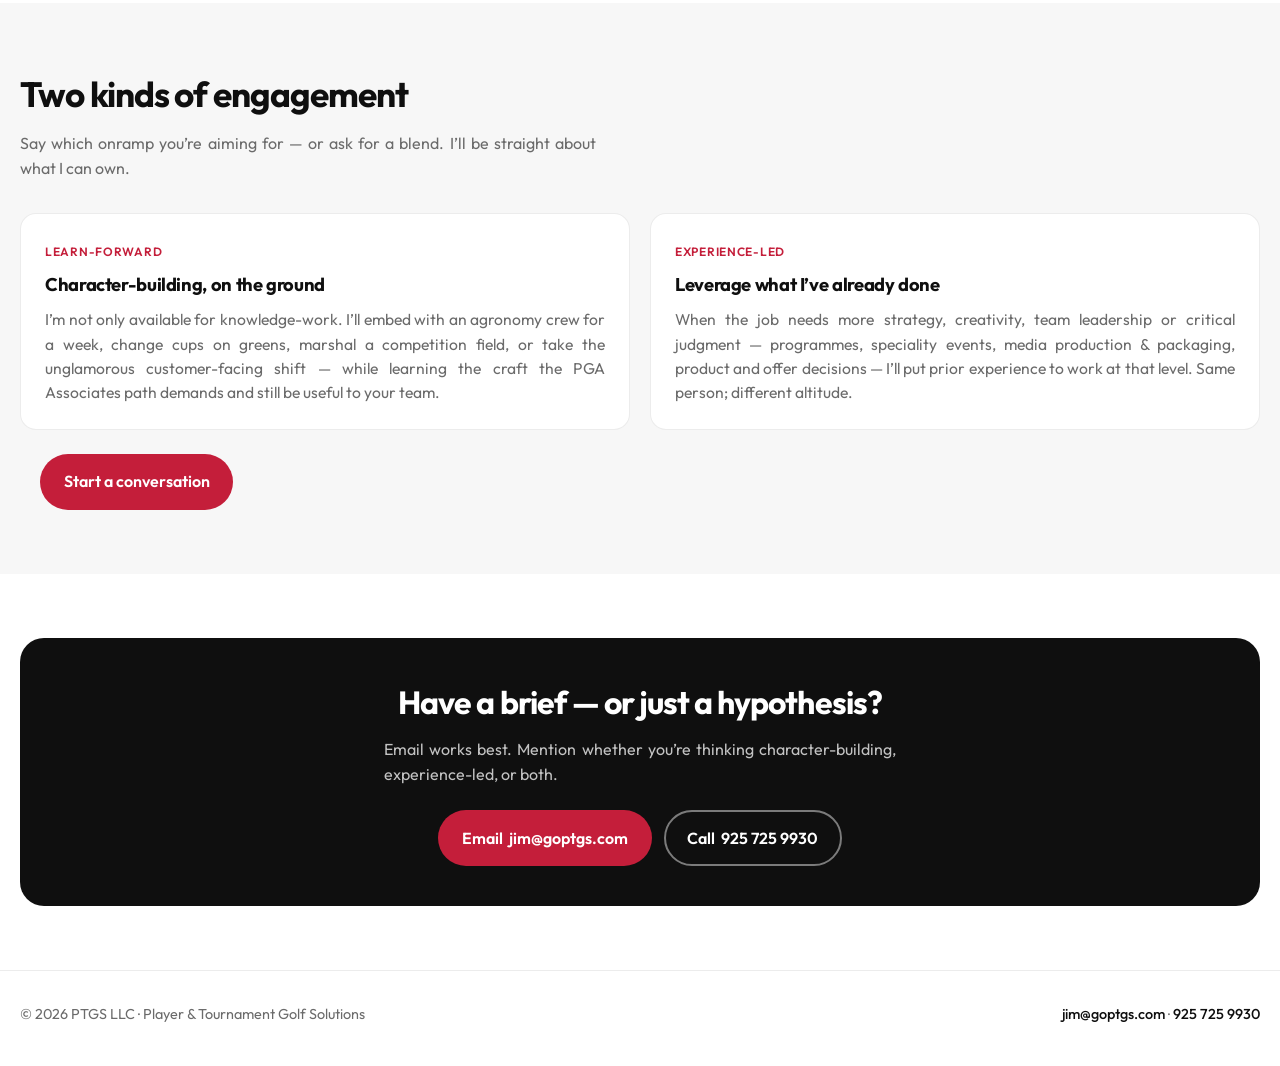
==== commit e4066a7e: "About: hot-link LinkedIn URL in prose" ====
--- a/about.html
+++ b/about.html
@@ -36,7 +36,7 @@
     </section>
 
     <section data-editable="source" data-path="/about.html" data-key="about-2">
-      <div class="container prose" data-about-prose=""><p>The Associates path is deliberate: I’m investing in the credentials, craft, and community that the PGA programme demands. My intention is the grow the game through my day to day interactions, as well as my commercial contributions, large and small. That means treating this chapter as both education and enterprise — not one or the other.</p><p>I believe in walking the talk. Three years ago I was compelled to pick up the game.  I can’t tell you exactly why; I just know it was an irresistible clarion call that struck me on physical, psychological, mental and emotional levels.  Still does. On the first day I woke up with a clear North Star objective — shoot one round of par golf.  Along the way, I set other objectives and crafted key results that I felt would build to that North Star.&nbsp;</p><figure class="photo photo-float"><a class="photo-link" href="assets/pat-pass-letter.jpg" data-lightbox="" aria-label="Enlarge letter"><img src="assets/pat-pass-letter-sm.jpg" width="440" height="573" alt="PGA letter confirming Jim passed the Playing Ability Test" loading="lazy" decoding="async"></a><figcaption>PAT passed — September 2026</figcaption></figure><p>The key objective I set for 2026 was attaining PGA professional accreditation, and the key results for 2026 were to complete all Qualifying Level requirements, the most difficult of which was to pass the PAT (PGA Playing Ability Test).</p><p>In September 2026, I achieved my original North Star; I shot an 18-hole round of even par at Pursell FarmLinks in Alabama. A week later, I passed the PAT in Fort Myers, Florida.  Old school—a single 36-hole day. That was the final piece of the Qualifying Level Requirements, unlocking my official move into the Associate’s programme.</p><p>PTGS is set up for project-based and part-time contract work with clubs, operators, brands, and other golf entities where I can do my programme "practicals" -- engage in for-pay work where I can add value to my employer, and from which I can get the applied learning that the Associate's programme requires. The public face of that work comprises four value lanes: Player Development, Tournament Programming, Media Production, and Product Management. All realms where I have related experience in different contexts.</p><p>I’m open about where I am. Some engagements I hope will be character-building, engagements that stretch my physicality and endurance. As long as I'm learning within any facet of the golf industry, I'm good with the grunt work. Honestly.</p><p>Others may consider employing my past experience working in media, software and product management in both hands-on and leadership roles to help them at the strategic or systemic operational level. More on my experience — http://linkedin.com/in/jimbanister</p><p>I welcome both!&nbsp; Let's go!</p><p>Jim</p></div>
+      <div class="container prose" data-about-prose=""><p>The Associates path is deliberate: I’m investing in the credentials, craft, and community that the PGA programme demands. My intention is the grow the game through my day to day interactions, as well as my commercial contributions, large and small. That means treating this chapter as both education and enterprise — not one or the other.</p><p>I believe in walking the talk. Three years ago I was compelled to pick up the game.  I can’t tell you exactly why; I just know it was an irresistible clarion call that struck me on physical, psychological, mental and emotional levels.  Still does. On the first day I woke up with a clear North Star objective — shoot one round of par golf.  Along the way, I set other objectives and crafted key results that I felt would build to that North Star.&nbsp;</p><figure class="photo photo-float"><a class="photo-link" href="assets/pat-pass-letter.jpg" data-lightbox="" aria-label="Enlarge letter"><img src="assets/pat-pass-letter-sm.jpg" width="440" height="573" alt="PGA letter confirming Jim passed the Playing Ability Test" loading="lazy" decoding="async"></a><figcaption>PAT passed — September 2026</figcaption></figure><p>The key objective I set for 2026 was attaining PGA professional accreditation, and the key results for 2026 were to complete all Qualifying Level requirements, the most difficult of which was to pass the PAT (PGA Playing Ability Test).</p><p>In September 2026, I achieved my original North Star; I shot an 18-hole round of even par at Pursell FarmLinks in Alabama. A week later, I passed the PAT in Fort Myers, Florida.  Old school—a single 36-hole day. That was the final piece of the Qualifying Level Requirements, unlocking my official move into the Associate’s programme.</p><p>PTGS is set up for project-based and part-time contract work with clubs, operators, brands, and other golf entities where I can do my programme "practicals" -- engage in for-pay work where I can add value to my employer, and from which I can get the applied learning that the Associate's programme requires. The public face of that work comprises four value lanes: Player Development, Tournament Programming, Media Production, and Product Management. All realms where I have related experience in different contexts.</p><p>I’m open about where I am. Some engagements I hope will be character-building, engagements that stretch my physicality and endurance. As long as I'm learning within any facet of the golf industry, I'm good with the grunt work. Honestly.</p><p>Others may consider employing my past experience working in media, software and product management in both hands-on and leadership roles to help them at the strategic or systemic operational level. More on my experience — <a href="https://www.linkedin.com/in/jimbanister" target="_blank" rel="noopener noreferrer">http://linkedin.com/in/jimbanister</a></p><p>I welcome both!&nbsp; Let's go!</p><p>Jim</p></div>
     </section>
 
     <section class="about-band" data-editable="source" data-path="/about.html" data-key="about-3">
